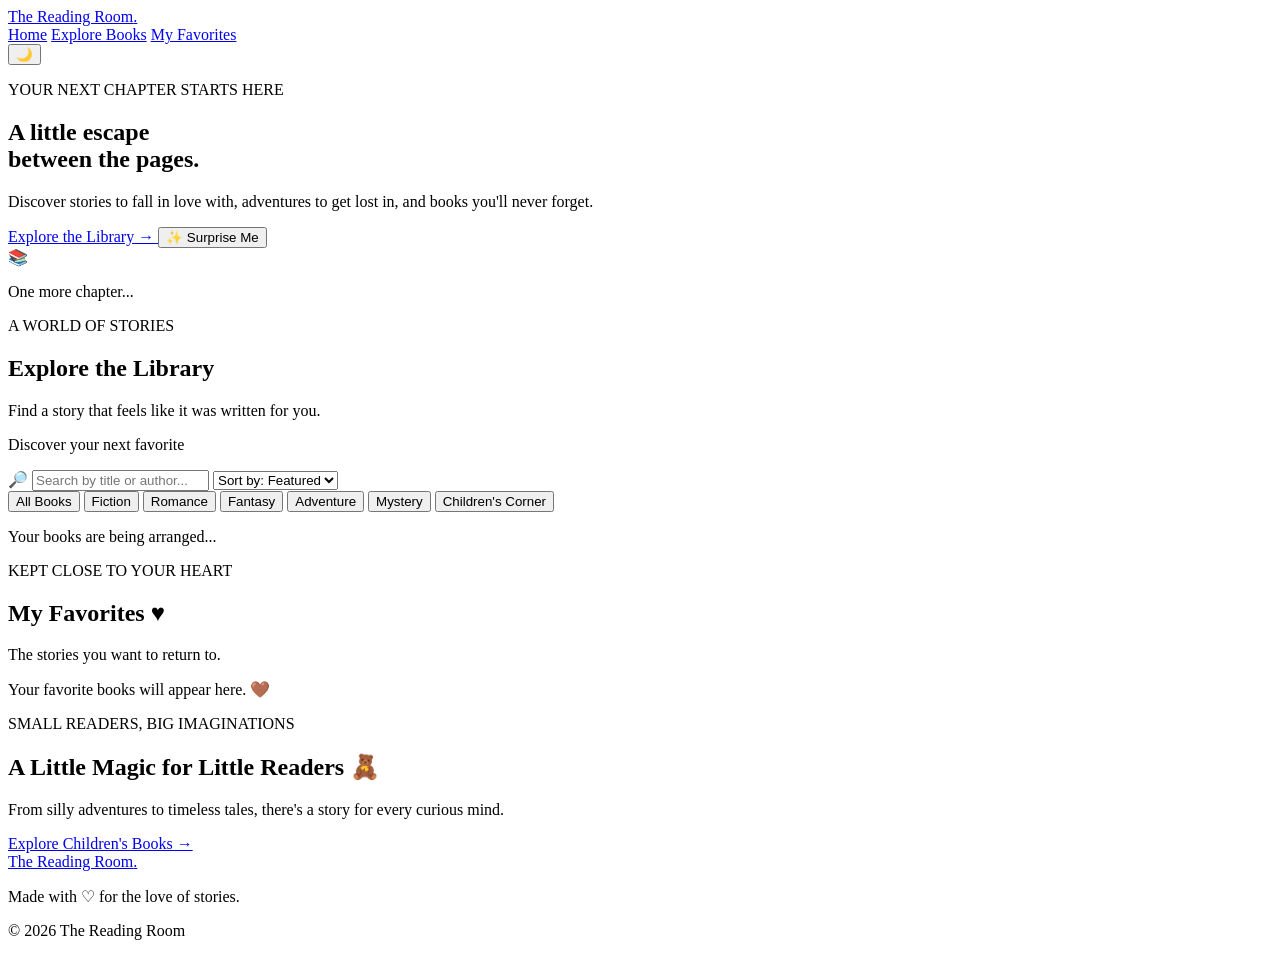
==== index.html @ fa44922d "Create Reading Room project" ====
<!DOCTYPE html>
<html lang="en">
<head>
    <meta charset="UTF-8">
    <meta name="viewport" content="width=device-width, initial-scale=1.0">
    <title>The Reading Room | Discover Your Next Read</title>
    <link rel="stylesheet" href="style.css">
    <script src="script.js" defer></script>
</head>
<body>

    <!-- Navigation bar -->
    <header class="navbar">
        <a href="#" class="logo">The Reading Room<span>.</span></a>

        <nav>
            <a href="#home">Home</a>
            <a href="#library">Explore Books</a>
            <a href="#favorites">My Favorites</a>
        </nav>

        <button id="theme-toggle" aria-label="Toggle dark mode">
            🌙
        </button>
    </header>

    <main>
        <!-- Welcome section -->
        <section id="home" class="hero">
            <div class="hero-content">
                <p class="eyebrow">YOUR NEXT CHAPTER STARTS HERE</p>

                <h1>A little escape<br>between the pages.</h1>

                <p class="hero-description">
                    Discover stories to fall in love with, adventures
                    to get lost in, and books you'll never forget.
                </p>

                <div class="hero-buttons">
                    <a href="#library" class="primary-button">
                        Explore the Library →
                    </a>

                    <button id="random-book" class="secondary-button">
                        ✨ Surprise Me
                    </button>
                </div>
            </div>

            <div class="hero-decoration">
                <span>📚</span>
                <p>One more chapter...</p>
            </div>
        </section>

        <!-- Library section -->
        <section id="library" class="library-section">
            <div class="section-heading">
                <div>
                    <p class="eyebrow">A WORLD OF STORIES</p>
                    <h2>Explore the Library</h2>
                    <p>Find a story that feels like it was written for you.</p>
                </div>

                <p id="book-count">Discover your next favorite</p>
            </div>

            <!-- Search and sorting -->
            <div class="library-controls">
                <label class="search-box">
                    <span>🔎</span>
                    <input
                        type="search"
                        id="search-input"
                        placeholder="Search by title or author..."
                    >
                </label>

                <select id="sort-select" aria-label="Sort books">
                    <option value="default">Sort by: Featured</option>
                    <option value="title">Title: A–Z</option>
                    <option value="rating">Highest Rated</option>
                </select>
            </div>

            <!-- Genre filters -->
            <div class="genre-filters" id="genre-filters">
                <button class="genre-button active" data-genre="All">
                    All Books
                </button>
                <button class="genre-button" data-genre="Fiction">
                    Fiction
                </button>
                <button class="genre-button" data-genre="Romance">
                    Romance
                </button>
                <button class="genre-button" data-genre="Fantasy">
                    Fantasy
                </button>
                <button class="genre-button" data-genre="Adventure">
                    Adventure
                </button>
                <button class="genre-button" data-genre="Mystery">
                    Mystery
                </button>
                <button class="genre-button" data-genre="Children">
                    Children's Corner
                </button>
            </div>

            <!-- JavaScript will insert book cards here -->
            <div id="book-grid" class="book-grid">
                <p class="loading-message">Your books are being arranged...</p>
            </div>

            <p id="empty-message" hidden>
                No books found. Try another search! 📖
            </p>
        </section>

        <!-- Favorites section -->
        <section id="favorites" class="favorites-section">
            <div class="section-heading">
                <div>
                    <p class="eyebrow">KEPT CLOSE TO YOUR HEART</p>
                    <h2>My Favorites <span>♥</span></h2>
                    <p>The stories you want to return to.</p>
                </div>
            </div>

            <div id="favorites-grid" class="book-grid">
                <p>Your favorite books will appear here. 🤎</p>
            </div>
        </section>

        <!-- Children's Corner -->
        <section id="childrens-corner" class="children-section">
            <p class="eyebrow">SMALL READERS, BIG IMAGINATIONS</p>
            <h2>A Little Magic for Little Readers 🧸</h2>
            <p>
                From silly adventures to timeless tales,
                there's a story for every curious mind.
            </p>
            <a href="#library" class="primary-button"
               id="children-link">
                Explore Children's Books →
            </a>
        </section>
    </main>

    <!-- Book details popup -->
    <dialog id="book-modal" class="book-modal">
        <button id="close-modal" class="close-modal"
                aria-label="Close book details">✕</button>
        <div id="modal-content"></div>
    </dialog>

    <!-- Footer -->
    <footer class="footer">
        <a href="#home" class="logo">The Reading Room<span>.</span></a>
        <p>Made with ♡ for the love of stories.</p>
        <p>© 2026 The Reading Room</p>
    </footer>

</body>
</html>
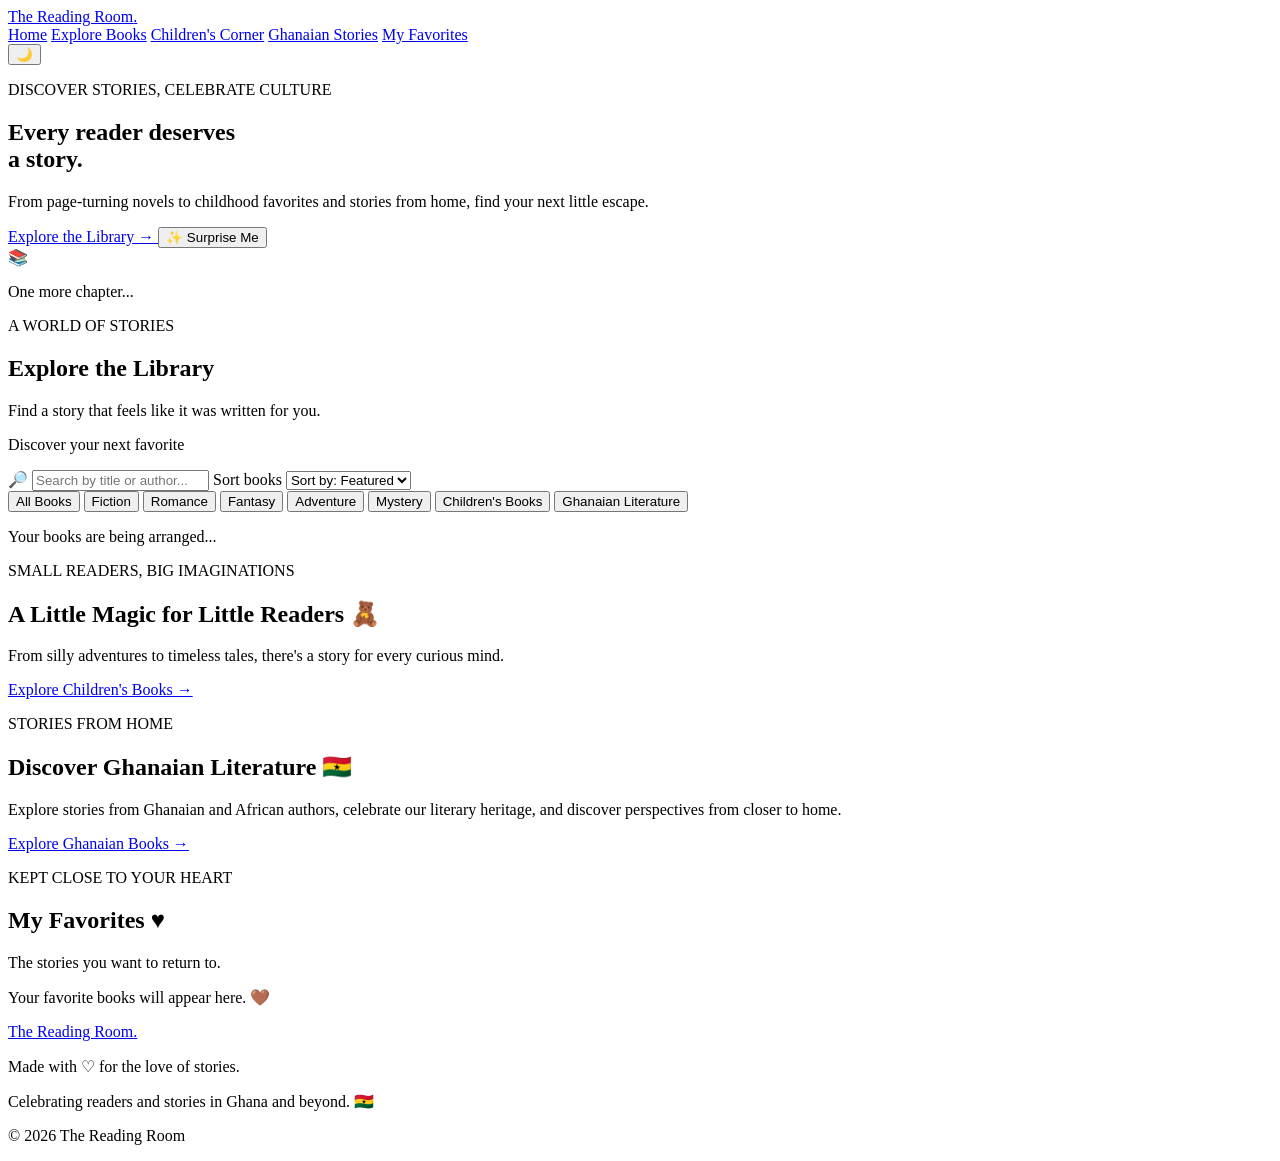
==== commit aba0f8cf: "Update The Reading Room" ====
--- a/index.html
+++ b/index.html
@@ -4,38 +4,62 @@
 <head>
     <meta charset="UTF-8">
     <meta name="viewport" content="width=device-width, initial-scale=1.0">
+
+    <meta name="description"
+          content="The Reading Room helps readers discover books they will love, from international favorites to Ghanaian literature and children's stories.">
+
     <title>The Reading Room | Discover Your Next Read</title>
+
+    <!-- Connect the CSS and JavaScript files -->
     <link rel="stylesheet" href="style.css">
     <script src="script.js" defer></script>
 </head>
+
 <body>
 
-    <!-- Navigation bar -->
+    <!-- ================= NAVIGATION ================= -->
     <header class="navbar">
-        <a href="#" class="logo">The Reading Room<span>.</span></a>
-
-        <nav>
+        <a href="#home" class="logo">
+            The Reading Room<span>.</span>
+        </a>
+
+        <nav aria-label="Main navigation">
             <a href="#home">Home</a>
             <a href="#library">Explore Books</a>
+            <a href="#childrens-corner">Children's Corner</a>
+            <a href="#ghanaian-stories">Ghanaian Stories</a>
             <a href="#favorites">My Favorites</a>
         </nav>
 
-        <button id="theme-toggle" aria-label="Toggle dark mode">
+        <button
+            id="theme-toggle"
+            class="theme-toggle"
+            type="button"
+            aria-label="Toggle dark mode"
+            title="Toggle dark mode">
             🌙
         </button>
     </header>
 
+
     <main>
-        <!-- Welcome section -->
+
+        <!-- ================= HERO SECTION ================= -->
         <section id="home" class="hero">
+
             <div class="hero-content">
-                <p class="eyebrow">YOUR NEXT CHAPTER STARTS HERE</p>
-
-                <h1>A little escape<br>between the pages.</h1>
+                <p class="eyebrow">
+                    DISCOVER STORIES, CELEBRATE CULTURE
+                </p>
+
+                <h1>
+                    Every reader deserves<br>
+                    a story.
+                </h1>
 
                 <p class="hero-description">
-                    Discover stories to fall in love with, adventures
-                    to get lost in, and books you'll never forget.
+                    From page-turning novels to childhood favorites
+                    and stories from home, find your next little escape.
                 </p>
 
                 <div class="hero-buttons">
@@ -43,125 +67,296 @@
                         Explore the Library →
                     </a>
 
-                    <button id="random-book" class="secondary-button">
+                    <button
+                        id="random-book"
+                        class="secondary-button"
+                        type="button">
                         ✨ Surprise Me
                     </button>
                 </div>
             </div>
 
-            <div class="hero-decoration">
+            <div class="hero-decoration" aria-hidden="true">
                 <span>📚</span>
                 <p>One more chapter...</p>
             </div>
-        </section>
-
-        <!-- Library section -->
+
+        </section>
+
+
+        <!-- ================= BOOK LIBRARY ================= -->
         <section id="library" class="library-section">
+
             <div class="section-heading">
                 <div>
                     <p class="eyebrow">A WORLD OF STORIES</p>
+
                     <h2>Explore the Library</h2>
-                    <p>Find a story that feels like it was written for you.</p>
+
+                    <p>
+                        Find a story that feels like it was written for you.
+                    </p>
                 </div>
 
-                <p id="book-count">Discover your next favorite</p>
-            </div>
-
-            <!-- Search and sorting -->
+                <p id="book-count" aria-live="polite">
+                    Discover your next favorite
+                </p>
+            </div>
+
+
+            <!-- Search and sorting controls -->
             <div class="library-controls">
+
                 <label class="search-box">
-                    <span>🔎</span>
+                    <span aria-hidden="true">🔎</span>
+
                     <input
                         type="search"
                         id="search-input"
                         placeholder="Search by title or author..."
-                    >
+                        aria-label="Search books by title or author">
                 </label>
 
-                <select id="sort-select" aria-label="Sort books">
+                <label for="sort-select" class="visually-hidden">
+                    Sort books
+                </label>
+
+                <select id="sort-select">
                     <option value="default">Sort by: Featured</option>
                     <option value="title">Title: A–Z</option>
                     <option value="rating">Highest Rated</option>
                 </select>
-            </div>
+
+            </div>
+
 
             <!-- Genre filters -->
-            <div class="genre-filters" id="genre-filters">
-                <button class="genre-button active" data-genre="All">
+            <div
+                class="genre-filters"
+                id="genre-filters"
+                aria-label="Filter books by genre">
+
+                <button
+                    class="genre-button active"
+                    type="button"
+                    data-genre="All"
+                    aria-pressed="true">
                     All Books
                 </button>
-                <button class="genre-button" data-genre="Fiction">
+
+                <button
+                    class="genre-button"
+                    type="button"
+                    data-genre="Fiction"
+                    aria-pressed="false">
                     Fiction
                 </button>
-                <button class="genre-button" data-genre="Romance">
+
+                <button
+                    class="genre-button"
+                    type="button"
+                    data-genre="Romance"
+                    aria-pressed="false">
                     Romance
                 </button>
-                <button class="genre-button" data-genre="Fantasy">
+
+                <button
+                    class="genre-button"
+                    type="button"
+                    data-genre="Fantasy"
+                    aria-pressed="false">
                     Fantasy
                 </button>
-                <button class="genre-button" data-genre="Adventure">
+
+                <button
+                    class="genre-button"
+                    type="button"
+                    data-genre="Adventure"
+                    aria-pressed="false">
                     Adventure
                 </button>
-                <button class="genre-button" data-genre="Mystery">
+
+                <button
+                    class="genre-button"
+                    type="button"
+                    data-genre="Mystery"
+                    aria-pressed="false">
                     Mystery
                 </button>
-                <button class="genre-button" data-genre="Children">
-                    Children's Corner
-                </button>
-            </div>
-
-            <!-- JavaScript will insert book cards here -->
-            <div id="book-grid" class="book-grid">
-                <p class="loading-message">Your books are being arranged...</p>
-            </div>
-
+
+                <button
+                    class="genre-button"
+                    type="button"
+                    data-genre="Children"
+                    aria-pressed="false">
+                    Children's Books
+                </button>
+
+                <button
+                    class="genre-button"
+                    type="button"
+                    data-genre="Ghanaian"
+                    aria-pressed="false">
+                    Ghanaian Literature
+                </button>
+
+            </div>
+
+
+            <!-- JavaScript will generate the book cards here -->
+            <div
+                id="book-grid"
+                class="book-grid"
+                aria-live="polite">
+
+                <p class="loading-message">
+                    Your books are being arranged...
+                </p>
+
+            </div>
+
+            <!-- Displayed when a search returns no books -->
             <p id="empty-message" hidden>
                 No books found. Try another search! 📖
             </p>
-        </section>
-
-        <!-- Favorites section -->
-        <section id="favorites" class="favorites-section">
-            <div class="section-heading">
-                <div>
-                    <p class="eyebrow">KEPT CLOSE TO YOUR HEART</p>
-                    <h2>My Favorites <span>♥</span></h2>
-                    <p>The stories you want to return to.</p>
-                </div>
-            </div>
-
-            <div id="favorites-grid" class="book-grid">
-                <p>Your favorite books will appear here. 🤎</p>
-            </div>
-        </section>
-
-        <!-- Children's Corner -->
-        <section id="childrens-corner" class="children-section">
-            <p class="eyebrow">SMALL READERS, BIG IMAGINATIONS</p>
-            <h2>A Little Magic for Little Readers 🧸</h2>
+
+        </section>
+
+
+        <!-- ================= CHILDREN'S CORNER ================= -->
+        <section
+            id="childrens-corner"
+            class="children-section">
+
+            <p class="eyebrow">
+                SMALL READERS, BIG IMAGINATIONS
+            </p>
+
+            <h2>
+                A Little Magic for Little Readers 🧸
+            </h2>
+
             <p>
                 From silly adventures to timeless tales,
                 there's a story for every curious mind.
             </p>
-            <a href="#library" class="primary-button"
-               id="children-link">
+
+            <a
+                href="#library"
+                class="primary-button"
+                id="children-link">
                 Explore Children's Books →
             </a>
-        </section>
+
+        </section>
+
+
+        <!-- ================= GHANAIAN STORIES ================= -->
+        <section
+            id="ghanaian-stories"
+            class="ghanaian-section">
+
+            <p class="eyebrow">
+                STORIES FROM HOME
+            </p>
+
+            <h2>
+                Discover Ghanaian Literature 🇬🇭
+            </h2>
+
+            <p>
+                Explore stories from Ghanaian and African authors,
+                celebrate our literary heritage, and discover
+                perspectives from closer to home.
+            </p>
+
+            <a
+                href="#library"
+                class="primary-button"
+                id="ghanaian-link">
+                Explore Ghanaian Books →
+            </a>
+
+        </section>
+
+
+        <!-- ================= FAVORITES ================= -->
+        <section
+            id="favorites"
+            class="favorites-section">
+
+            <div class="section-heading">
+                <div>
+                    <p class="eyebrow">
+                        KEPT CLOSE TO YOUR HEART
+                    </p>
+
+                    <h2>
+                        My Favorites <span>♥</span>
+                    </h2>
+
+                    <p>
+                        The stories you want to return to.
+                    </p>
+                </div>
+            </div>
+
+            <!-- JavaScript will display saved favorites here -->
+            <div
+                id="favorites-grid"
+                class="book-grid"
+                aria-live="polite">
+
+                <p>
+                    Your favorite books will appear here. 🤎
+                </p>
+
+            </div>
+
+        </section>
+
     </main>
 
-    <!-- Book details popup -->
-    <dialog id="book-modal" class="book-modal">
-        <button id="close-modal" class="close-modal"
-                aria-label="Close book details">✕</button>
+
+    <!-- ================= BOOK DETAILS POPUP ================= -->
+    <dialog
+        id="book-modal"
+        class="book-modal"
+        aria-labelledby="modal-title">
+
+        <button
+            id="close-modal"
+            class="close-modal"
+            type="button"
+            aria-label="Close book details">
+            ✕
+        </button>
+
+        <!-- JavaScript will insert the selected book's details here -->
         <div id="modal-content"></div>
+
     </dialog>
 
-    <!-- Footer -->
+
+    <!-- ================= FOOTER ================= -->
     <footer class="footer">
-        <a href="#home" class="logo">The Reading Room<span>.</span></a>
-        <p>Made with ♡ for the love of stories.</p>
-        <p>© 2026 The Reading Room</p>
+
+        <a href="#home" class="logo">
+            The Reading Room<span>.</span>
+        </a>
+
+        <p>
+            Made with ♡ for the love of stories.
+        </p>
+
+        <p>
+            Celebrating readers and stories in Ghana and beyond. 🇬🇭
+        </p>
+
+        <p>
+            &copy; 2026 The Reading Room
+        </p>
+
     </footer>
 
 </body>
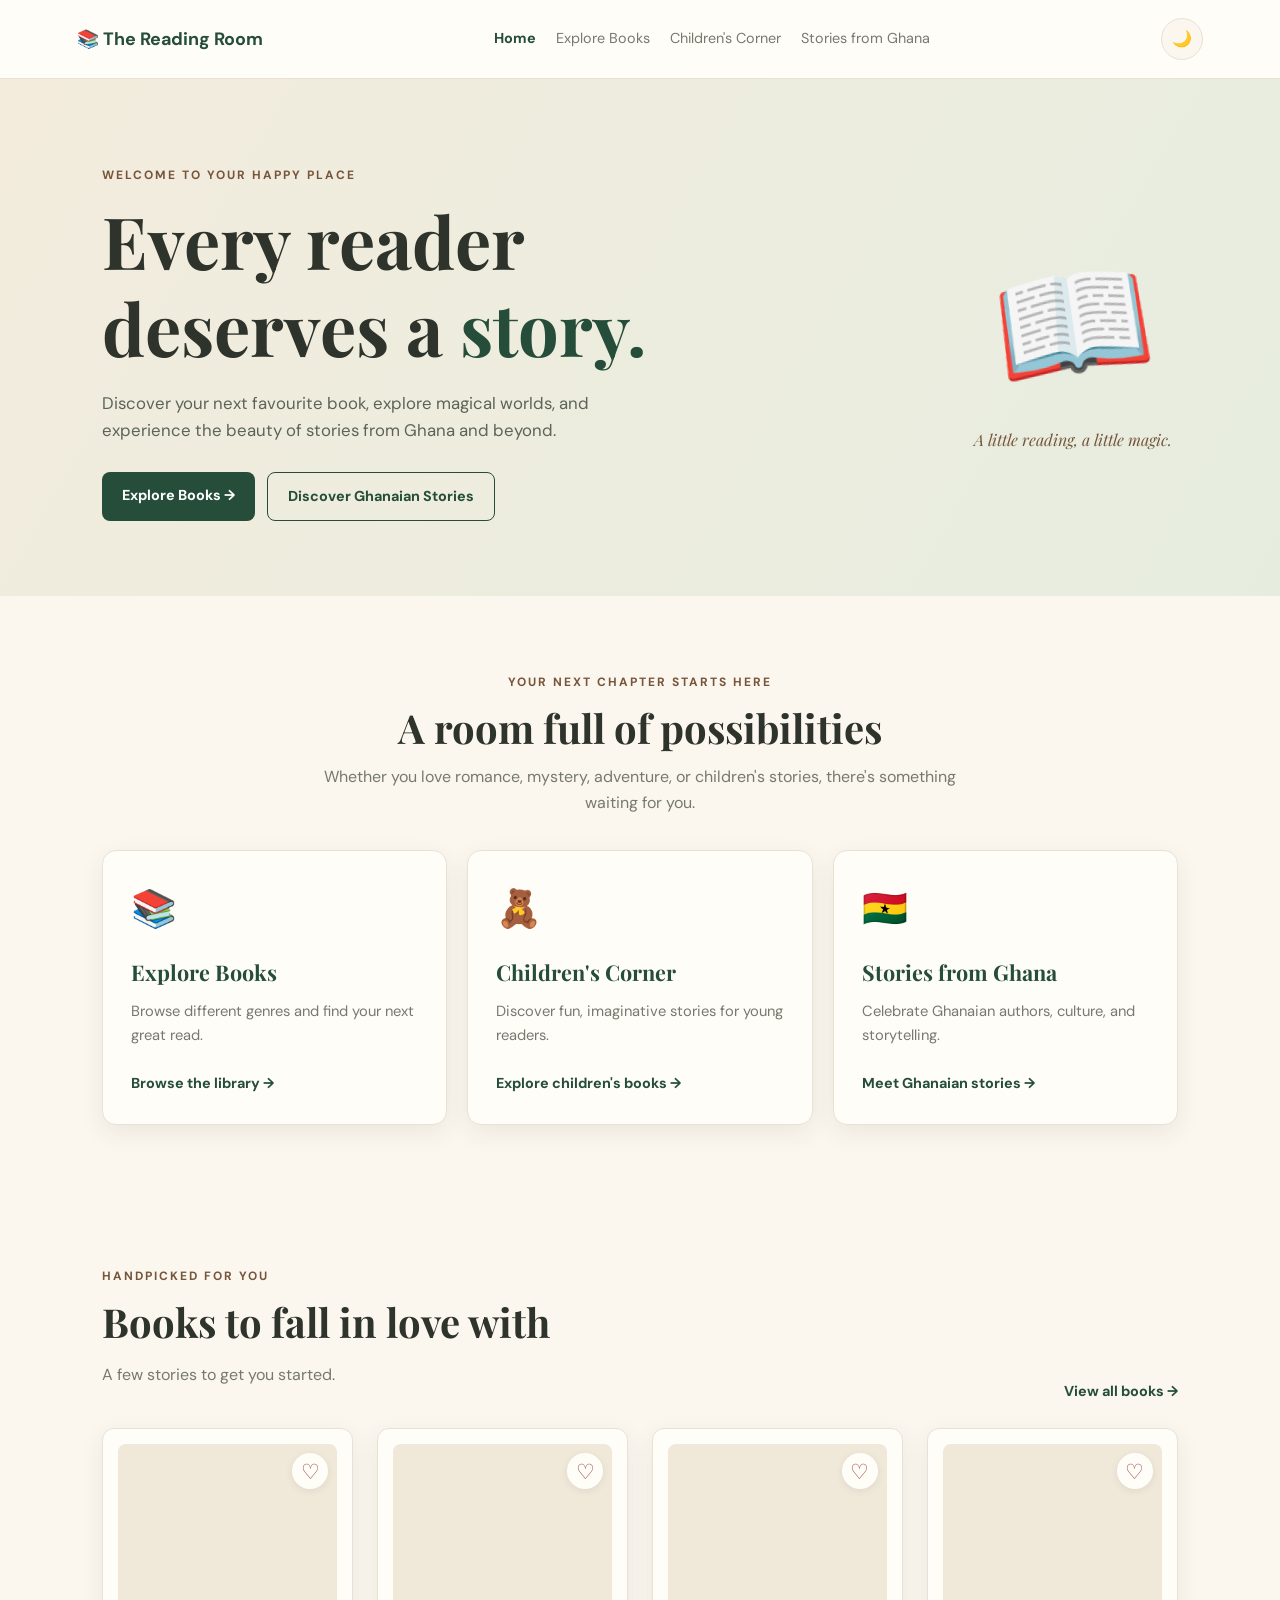
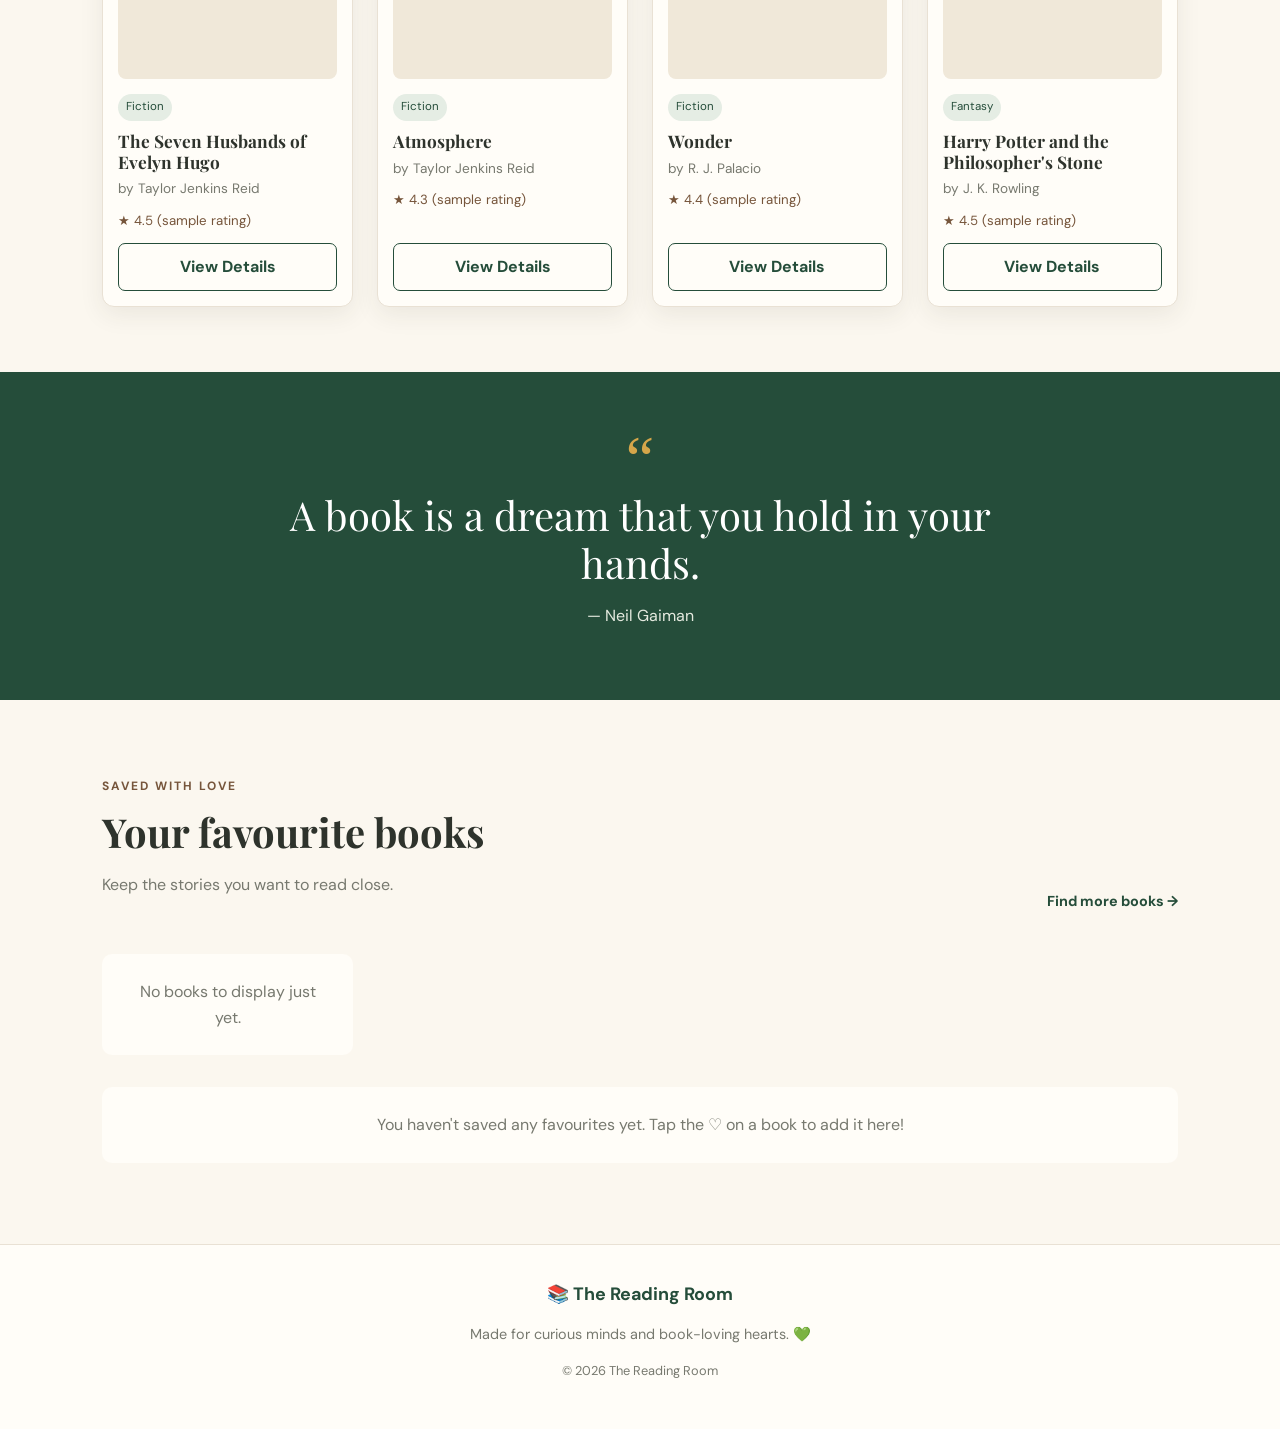
==== commit f55c127a: "Add four-page Reading Room website" ====
--- a/index.html
+++ b/index.html
@@ -1,363 +1,129 @@
-
 <!DOCTYPE html>
 <html lang="en">
 <head>
     <meta charset="UTF-8">
     <meta name="viewport" content="width=device-width, initial-scale=1.0">
-
-    <meta name="description"
-          content="The Reading Room helps readers discover books they will love, from international favorites to Ghanaian literature and children's stories.">
-
-    <title>The Reading Room | Discover Your Next Read</title>
-
-    <!-- Connect the CSS and JavaScript files -->
+    <meta name="description" content="The Reading Room helps readers discover books, explore children's stories, and celebrate Ghanaian literature.">
+    <title>The Reading Room | Home</title>
     <link rel="stylesheet" href="style.css">
     <script src="script.js" defer></script>
 </head>
+<body>
+    <header class="navbar">
+        <a href="index.html" class="logo">📚 The Reading Room</a>
 
-<body>
-
-    <!-- ================= NAVIGATION ================= -->
-    <header class="navbar">
-        <a href="#home" class="logo">
-            The Reading Room<span>.</span>
-        </a>
-
-        <nav aria-label="Main navigation">
-            <a href="#home">Home</a>
-            <a href="#library">Explore Books</a>
-            <a href="#childrens-corner">Children's Corner</a>
-            <a href="#ghanaian-stories">Ghanaian Stories</a>
-            <a href="#favorites">My Favorites</a>
+        <nav class="nav-links">
+            <a class="active" href="index.html">Home</a>
+            <a href="library.html">Explore Books</a>
+            <a href="children.html">Children's Corner</a>
+            <a href="ghana.html">Stories from Ghana</a>
         </nav>
 
-        <button
-            id="theme-toggle"
-            class="theme-toggle"
-            type="button"
-            aria-label="Toggle dark mode"
-            title="Toggle dark mode">
-            🌙
-        </button>
+        <button id="theme-toggle" class="theme-button" aria-label="Toggle dark mode">🌙</button>
     </header>
 
-
     <main>
-
-        <!-- ================= HERO SECTION ================= -->
-        <section id="home" class="hero">
-
+        <section class="hero">
             <div class="hero-content">
-                <p class="eyebrow">
-                    DISCOVER STORIES, CELEBRATE CULTURE
+                <p class="eyebrow">WELCOME TO YOUR HAPPY PLACE</p>
+                <h1>Every reader deserves a <span>story.</span></h1>
+                <p>
+                    Discover your next favourite book, explore magical worlds,
+                    and experience the beauty of stories from Ghana and beyond.
                 </p>
-
-                <h1>
-                    Every reader deserves<br>
-                    a story.
-                </h1>
-
-                <p class="hero-description">
-                    From page-turning novels to childhood favorites
-                    and stories from home, find your next little escape.
-                </p>
-
                 <div class="hero-buttons">
-                    <a href="#library" class="primary-button">
-                        Explore the Library →
-                    </a>
-
-                    <button
-                        id="random-book"
-                        class="secondary-button"
-                        type="button">
-                        ✨ Surprise Me
-                    </button>
+                    <a href="library.html" class="btn btn-primary">Explore Books →</a>
+                    <a href="ghana.html" class="btn btn-secondary">Discover Ghanaian Stories</a>
                 </div>
             </div>
 
             <div class="hero-decoration" aria-hidden="true">
-                <span>📚</span>
-                <p>One more chapter...</p>
+                <span>📖</span>
+                <div class="hero-note">A little reading, a little magic.</div>
+            </div>
+        </section>
+
+        <section class="welcome-section section">
+            <p class="eyebrow">YOUR NEXT CHAPTER STARTS HERE</p>
+            <h2>A room full of possibilities</h2>
+            <p class="section-intro">
+                Whether you love romance, mystery, adventure, or children's
+                stories, there's something waiting for you.
+            </p>
+
+            <div class="feature-grid">
+                <a href="library.html" class="feature-card">
+                    <span class="feature-icon">📚</span>
+                    <h3>Explore Books</h3>
+                    <p>Browse different genres and find your next great read.</p>
+                    <span class="text-link">Browse the library →</span>
+                </a>
+
+                <a href="children.html" class="feature-card">
+                    <span class="feature-icon">🧸</span>
+                    <h3>Children's Corner</h3>
+                    <p>Discover fun, imaginative stories for young readers.</p>
+                    <span class="text-link">Explore children's books →</span>
+                </a>
+
+                <a href="ghana.html" class="feature-card">
+                    <span class="feature-icon">🇬🇭</span>
+                    <h3>Stories from Ghana</h3>
+                    <p>Celebrate Ghanaian authors, culture, and storytelling.</p>
+                    <span class="text-link">Meet Ghanaian stories →</span>
+                </a>
+            </div>
+        </section>
+
+        <section class="section featured-section">
+            <div class="section-heading">
+                <div>
+                    <p class="eyebrow">HANDPICKED FOR YOU</p>
+                    <h2>Books to fall in love with</h2>
+                    <p class="section-intro">A few stories to get you started.</p>
+                </div>
+                <a href="library.html" class="text-link">View all books →</a>
             </div>
 
+            <div id="featured-books" class="book-grid">
+                <p>Loading books...</p>
+            </div>
         </section>
 
+        <section class="quote-section">
+            <span class="quote-mark">“</span>
+            <blockquote>
+                A book is a dream that you hold in your hands.
+            </blockquote>
+            <p>— Neil Gaiman</p>
+        </section>
 
-        <!-- ================= BOOK LIBRARY ================= -->
-        <section id="library" class="library-section">
-
+        <section class="section favorites-section">
             <div class="section-heading">
                 <div>
-                    <p class="eyebrow">A WORLD OF STORIES</p>
-
-                    <h2>Explore the Library</h2>
-
-                    <p>
-                        Find a story that feels like it was written for you.
-                    </p>
+                    <p class="eyebrow">SAVED WITH LOVE</p>
+                    <h2>Your favourite books</h2>
+                    <p class="section-intro">Keep the stories you want to read close.</p>
                 </div>
-
-                <p id="book-count" aria-live="polite">
-                    Discover your next favorite
-                </p>
+                <a href="library.html" class="text-link">Find more books →</a>
             </div>
 
-
-            <!-- Search and sorting controls -->
-            <div class="library-controls">
-
-                <label class="search-box">
-                    <span aria-hidden="true">🔎</span>
-
-                    <input
-                        type="search"
-                        id="search-input"
-                        placeholder="Search by title or author..."
-                        aria-label="Search books by title or author">
-                </label>
-
-                <label for="sort-select" class="visually-hidden">
-                    Sort books
-                </label>
-
-                <select id="sort-select">
-                    <option value="default">Sort by: Featured</option>
-                    <option value="title">Title: A–Z</option>
-                    <option value="rating">Highest Rated</option>
-                </select>
-
-            </div>
-
-
-            <!-- Genre filters -->
-            <div
-                class="genre-filters"
-                id="genre-filters"
-                aria-label="Filter books by genre">
-
-                <button
-                    class="genre-button active"
-                    type="button"
-                    data-genre="All"
-                    aria-pressed="true">
-                    All Books
-                </button>
-
-                <button
-                    class="genre-button"
-                    type="button"
-                    data-genre="Fiction"
-                    aria-pressed="false">
-                    Fiction
-                </button>
-
-                <button
-                    class="genre-button"
-                    type="button"
-                    data-genre="Romance"
-                    aria-pressed="false">
-                    Romance
-                </button>
-
-                <button
-                    class="genre-button"
-                    type="button"
-                    data-genre="Fantasy"
-                    aria-pressed="false">
-                    Fantasy
-                </button>
-
-                <button
-                    class="genre-button"
-                    type="button"
-                    data-genre="Adventure"
-                    aria-pressed="false">
-                    Adventure
-                </button>
-
-                <button
-                    class="genre-button"
-                    type="button"
-                    data-genre="Mystery"
-                    aria-pressed="false">
-                    Mystery
-                </button>
-
-                <button
-                    class="genre-button"
-                    type="button"
-                    data-genre="Children"
-                    aria-pressed="false">
-                    Children's Books
-                </button>
-
-                <button
-                    class="genre-button"
-                    type="button"
-                    data-genre="Ghanaian"
-                    aria-pressed="false">
-                    Ghanaian Literature
-                </button>
-
-            </div>
-
-
-            <!-- JavaScript will generate the book cards here -->
-            <div
-                id="book-grid"
-                class="book-grid"
-                aria-live="polite">
-
-                <p class="loading-message">
-                    Your books are being arranged...
-                </p>
-
-            </div>
-
-            <!-- Displayed when a search returns no books -->
-            <p id="empty-message" hidden>
-                No books found. Try another search! 📖
+            <div id="favorites-grid" class="book-grid"></div>
+            <p id="favorites-empty" class="empty-message">
+                You haven't saved any favourites yet. Tap the ♡ on a book to add it here!
             </p>
-
         </section>
-
-
-        <!-- ================= CHILDREN'S CORNER ================= -->
-        <section
-            id="childrens-corner"
-            class="children-section">
-
-            <p class="eyebrow">
-                SMALL READERS, BIG IMAGINATIONS
-            </p>
-
-            <h2>
-                A Little Magic for Little Readers 🧸
-            </h2>
-
-            <p>
-                From silly adventures to timeless tales,
-                there's a story for every curious mind.
-            </p>
-
-            <a
-                href="#library"
-                class="primary-button"
-                id="children-link">
-                Explore Children's Books →
-            </a>
-
-        </section>
-
-
-        <!-- ================= GHANAIAN STORIES ================= -->
-        <section
-            id="ghanaian-stories"
-            class="ghanaian-section">
-
-            <p class="eyebrow">
-                STORIES FROM HOME
-            </p>
-
-            <h2>
-                Discover Ghanaian Literature 🇬🇭
-            </h2>
-
-            <p>
-                Explore stories from Ghanaian and African authors,
-                celebrate our literary heritage, and discover
-                perspectives from closer to home.
-            </p>
-
-            <a
-                href="#library"
-                class="primary-button"
-                id="ghanaian-link">
-                Explore Ghanaian Books →
-            </a>
-
-        </section>
-
-
-        <!-- ================= FAVORITES ================= -->
-        <section
-            id="favorites"
-            class="favorites-section">
-
-            <div class="section-heading">
-                <div>
-                    <p class="eyebrow">
-                        KEPT CLOSE TO YOUR HEART
-                    </p>
-
-                    <h2>
-                        My Favorites <span>♥</span>
-                    </h2>
-
-                    <p>
-                        The stories you want to return to.
-                    </p>
-                </div>
-            </div>
-
-            <!-- JavaScript will display saved favorites here -->
-            <div
-                id="favorites-grid"
-                class="book-grid"
-                aria-live="polite">
-
-                <p>
-                    Your favorite books will appear here. 🤎
-                </p>
-
-            </div>
-
-        </section>
-
     </main>
 
-
-    <!-- ================= BOOK DETAILS POPUP ================= -->
-    <dialog
-        id="book-modal"
-        class="book-modal"
-        aria-labelledby="modal-title">
-
-        <button
-            id="close-modal"
-            class="close-modal"
-            type="button"
-            aria-label="Close book details">
-            ✕
-        </button>
-
-        <!-- JavaScript will insert the selected book's details here -->
-        <div id="modal-content"></div>
-
-    </dialog>
-
-
-    <!-- ================= FOOTER ================= -->
     <footer class="footer">
-
-        <a href="#home" class="logo">
-            The Reading Room<span>.</span>
-        </a>
-
-        <p>
-            Made with ♡ for the love of stories.
-        </p>
-
-        <p>
-            Celebrating readers and stories in Ghana and beyond. 🇬🇭
-        </p>
-
-        <p>
-            &copy; 2026 The Reading Room
-        </p>
-
+        <a href="index.html" class="logo">📚 The Reading Room</a>
+        <p>Made for curious minds and book-loving hearts. 💚</p>
+        <p class="copyright">© 2026 The Reading Room</p>
     </footer>
 
+    <dialog id="book-modal" class="book-modal">
+        <button id="close-modal" class="close-modal" aria-label="Close book details">✕</button>
+        <div id="modal-content"></div>
+    </dialog>
 </body>
-</html>
+</html>
--- a/style.css
+++ b/style.css
@@ -0,0 +1,686 @@
+@import url('https://fonts.googleapis.com/css2?family=DM+Sans:wght@400;500;600;700&family=Playfair+Display:wght@500;600;700&display=swap');
+
+:root {
+    --cream: #fbf7ef;
+    --paper: #fffdf8;
+    --green: #254d3a;
+    --green-light: #e5ede4;
+    --gold: #d5a64a;
+    --brown: #76553b;
+    --text: #2e332c;
+    --muted: #77796f;
+    --border: #e9e1d4;
+    --shadow: 0 8px 24px rgba(45, 54, 39, 0.08);
+}
+
+* {
+    box-sizing: border-box;
+}
+
+html {
+    scroll-behavior: smooth;
+}
+
+body {
+    margin: 0;
+    background: var(--cream);
+    color: var(--text);
+    font-family: 'DM Sans', sans-serif;
+    line-height: 1.6;
+    transition: background 0.25s, color 0.25s;
+}
+
+a {
+    color: inherit;
+    text-decoration: none;
+}
+
+button, input, select {
+    font: inherit;
+}
+
+button, a, select {
+    -webkit-tap-highlight-color: transparent;
+}
+
+.navbar {
+    display: flex;
+    align-items: center;
+    justify-content: space-between;
+    gap: 22px;
+    padding: 18px 6%;
+    background: var(--paper);
+    border-bottom: 1px solid var(--border);
+    position: sticky;
+    top: 0;
+    z-index: 10;
+}
+
+.logo {
+    color: var(--green);
+    font-weight: 700;
+    font-size: 1.12rem;
+    white-space: nowrap;
+}
+
+.nav-links {
+    display: flex;
+    gap: 20px;
+    align-items: center;
+    flex-wrap: wrap;
+}
+
+.nav-links a {
+    color: var(--muted);
+    font-size: 0.9rem;
+}
+
+.nav-links a:hover,
+.nav-links a.active {
+    color: var(--green);
+    font-weight: 700;
+}
+
+.theme-button {
+    border: 1px solid var(--border);
+    background: var(--cream);
+    border-radius: 50%;
+    width: 42px;
+    height: 42px;
+    cursor: pointer;
+    flex-shrink: 0;
+}
+
+.hero {
+    min-height: 450px;
+    padding: 75px 8%;
+    display: flex;
+    align-items: center;
+    justify-content: space-between;
+    gap: 40px;
+    background: linear-gradient(120deg, #f3ecdd, #e6eddf);
+}
+
+.hero-content {
+    max-width: 650px;
+}
+
+.eyebrow {
+    color: var(--brown);
+    font-size: 0.75rem;
+    font-weight: 700;
+    letter-spacing: 2px;
+    text-transform: uppercase;
+}
+
+h1, h2, h3, blockquote {
+    font-family: 'Playfair Display', Georgia, serif;
+    line-height: 1.2;
+}
+
+h1 {
+    font-size: clamp(2.6rem, 6vw, 4.5rem);
+    margin: 12px 0 20px;
+}
+
+.hero h1 span {
+    color: var(--green);
+}
+
+.hero-content > p:not(.eyebrow) {
+    max-width: 570px;
+    color: #5c6358;
+    font-size: 1.05rem;
+}
+
+.hero-buttons {
+    display: flex;
+    flex-wrap: wrap;
+    gap: 12px;
+    margin-top: 28px;
+}
+
+.btn {
+    display: inline-block;
+    border-radius: 8px;
+    padding: 12px 20px;
+    font-weight: 700;
+    font-size: 0.9rem;
+    transition: transform 0.2s, background 0.2s;
+}
+
+.btn:hover {
+    transform: translateY(-2px);
+}
+
+.btn-primary {
+    color: white;
+    background: var(--green);
+}
+
+.btn-primary:hover {
+    background: #183d2c;
+}
+
+.btn-secondary {
+    color: var(--green);
+    border: 1px solid var(--green);
+    background: transparent;
+}
+
+.hero-decoration {
+    min-width: 210px;
+    text-align: center;
+}
+
+.hero-decoration > span {
+    font-size: 8rem;
+    display: block;
+    transform: rotate(-8deg);
+}
+
+.hero-note {
+    color: var(--brown);
+    font-family: 'Playfair Display', Georgia, serif;
+    font-style: italic;
+}
+
+.section {
+    padding: 65px 8%;
+}
+
+.section h2,
+.section-heading h2 {
+    font-size: clamp(1.8rem, 4vw, 2.5rem);
+    margin: 8px 0 12px;
+}
+
+.section-intro {
+    color: var(--muted);
+    max-width: 650px;
+}
+
+.welcome-section {
+    text-align: center;
+}
+
+.welcome-section .section-intro {
+    margin: 0 auto 32px;
+}
+
+.feature-grid {
+    display: grid;
+    grid-template-columns: repeat(3, minmax(0, 1fr));
+    gap: 20px;
+    margin-top: 35px;
+    text-align: left;
+}
+
+.feature-card {
+    background: var(--paper);
+    padding: 28px;
+    border: 1px solid var(--border);
+    border-radius: 14px;
+    box-shadow: var(--shadow);
+    transition: transform 0.2s;
+}
+
+.feature-card:hover {
+    transform: translateY(-5px);
+}
+
+.feature-icon {
+    font-size: 2.3rem;
+}
+
+.feature-card h3 {
+    color: var(--green);
+    font-size: 1.35rem;
+    margin-bottom: 10px;
+}
+
+.feature-card p {
+    color: var(--muted);
+    font-size: 0.92rem;
+}
+
+.text-link {
+    display: inline-block;
+    color: var(--green);
+    font-weight: 700;
+    font-size: 0.9rem;
+    margin-top: 10px;
+}
+
+.section-heading {
+    display: flex;
+    align-items: end;
+    justify-content: space-between;
+    gap: 20px;
+    margin-bottom: 25px;
+}
+
+.book-grid {
+    display: grid;
+    grid-template-columns: repeat(4, minmax(0, 1fr));
+    gap: 24px;
+}
+
+.book-card {
+    min-width: 0;
+    padding: 15px;
+    background: var(--paper);
+    border: 1px solid var(--border);
+    border-radius: 12px;
+    box-shadow: var(--shadow);
+    position: relative;
+    display: flex;
+    flex-direction: column;
+}
+
+.cover-wrap {
+    height: 235px;
+    position: relative;
+    display: flex;
+    justify-content: center;
+    align-items: center;
+    background: #f0e8d9;
+    border-radius: 8px;
+    overflow: hidden;
+    margin-bottom: 15px;
+}
+
+.book-cover {
+    height: 100%;
+    width: 100%;
+    object-fit: contain;
+    display: block;
+}
+
+.cover-fallback {
+    padding: 20px;
+    text-align: center;
+    color: var(--green);
+    font-family: 'Playfair Display', Georgia, serif;
+    font-size: 1.1rem;
+}
+
+.favorite-button {
+    position: absolute;
+    top: 9px;
+    right: 9px;
+    width: 36px;
+    height: 36px;
+    border: none;
+    border-radius: 50%;
+    background: var(--paper);
+    color: #a04d4d;
+    cursor: pointer;
+    font-size: 1.3rem;
+    box-shadow: 0 2px 8px #00000012;
+}
+
+.book-card h3 {
+    font-size: 1.08rem;
+    margin: 0 0 6px;
+    overflow-wrap: anywhere;
+}
+
+.book-author {
+    color: var(--muted);
+    font-size: 0.85rem;
+    margin: 0 0 10px;
+}
+
+.book-meta {
+    display: flex;
+    flex-wrap: wrap;
+    gap: 6px;
+    margin-bottom: 10px;
+}
+
+.book-tag {
+    background: var(--green-light);
+    color: var(--green);
+    border-radius: 30px;
+    padding: 4px 8px;
+    font-size: 0.72rem;
+}
+
+.book-rating {
+    color: var(--brown);
+    font-size: 0.83rem;
+    margin: 0 0 12px;
+}
+
+.details-button {
+    margin-top: auto;
+    padding: 10px;
+    border: 1px solid var(--green);
+    color: var(--green);
+    background: transparent;
+    border-radius: 7px;
+    cursor: pointer;
+    font-weight: 700;
+}
+
+.details-button:hover {
+    color: white;
+    background: var(--green);
+}
+
+.quote-section {
+    padding: 55px 8%;
+    background: var(--green);
+    color: white;
+    text-align: center;
+}
+
+.quote-mark {
+    font-family: Georgia, serif;
+    font-size: 4rem;
+    color: var(--gold);
+    line-height: 1;
+}
+
+.quote-section blockquote {
+    max-width: 750px;
+    margin: 0 auto 15px;
+    font-size: clamp(1.5rem, 4vw, 2.5rem);
+}
+
+.quote-section p {
+    color: #e5eadf;
+}
+
+.page-banner {
+    padding: 70px 8%;
+    text-align: center;
+    background: linear-gradient(120deg, #f3ecdd, #e6eddf);
+}
+
+.page-banner h1 {
+    font-size: clamp(2.3rem, 5vw, 3.7rem);
+}
+
+.page-banner > p:last-child {
+    color: #5c6358;
+    max-width: 650px;
+    margin: 0 auto;
+}
+
+.children-banner {
+    background: linear-gradient(120deg, #f8ead7, #e8eddc);
+}
+
+.ghana-banner {
+    background: linear-gradient(120deg, #f5e5cc, #e2eadc);
+}
+
+.library-section label {
+    display: block;
+    font-weight: 700;
+    font-size: 0.9rem;
+    margin-bottom: 8px;
+}
+
+#search-input,
+.filter-row select {
+    width: 100%;
+    padding: 12px;
+    background: var(--paper);
+    color: var(--text);
+    border: 1px solid var(--border);
+    border-radius: 8px;
+    margin-bottom: 20px;
+}
+
+.filter-row {
+    display: grid;
+    grid-template-columns: 1fr 1fr;
+    gap: 20px;
+}
+
+.results-count {
+    color: var(--muted);
+    font-size: 0.9rem;
+    margin: 0 0 18px;
+}
+
+.empty-message {
+    color: var(--muted);
+    padding: 25px;
+    background: var(--paper);
+    border-radius: 10px;
+    text-align: center;
+}
+
+.hidden {
+    display: none !important;
+}
+
+.ghana-message {
+    margin: 0 8% 65px;
+    padding: 35px;
+    background: var(--green-light);
+    border-radius: 14px;
+}
+
+.ghana-message h2 {
+    color: var(--green);
+}
+
+.ghana-message p {
+    max-width: 850px;
+}
+
+.footer {
+    text-align: center;
+    padding: 35px 20px;
+    background: var(--paper);
+    border-top: 1px solid var(--border);
+}
+
+.footer p {
+    color: var(--muted);
+    font-size: 0.9rem;
+}
+
+.copyright {
+    font-size: 0.8rem !important;
+}
+
+.book-modal {
+    width: min(90%, 520px);
+    max-height: 85vh;
+    overflow-y: auto;
+    padding: 30px;
+    background: var(--paper);
+    color: var(--text);
+    border: 1px solid var(--border);
+    border-radius: 15px;
+}
+
+.book-modal::backdrop {
+    background: rgba(18, 28, 21, 0.65);
+}
+
+.close-modal {
+    display: block;
+    margin-left: auto;
+    border: none;
+    background: transparent;
+    color: var(--text);
+    cursor: pointer;
+    font-size: 1.3rem;
+}
+
+.modal-cover {
+    width: 125px;
+    height: 175px;
+    object-fit: contain;
+    display: block;
+    margin: 10px auto 20px;
+    background: #f0e8d9;
+    border-radius: 5px;
+}
+
+.modal-title {
+    text-align: center;
+    color: var(--green);
+}
+
+.modal-author {
+    text-align: center;
+    color: var(--muted);
+}
+
+.modal-description {
+    line-height: 1.8;
+}
+
+.modal-save {
+    width: 100%;
+    margin-top: 15px;
+}
+
+body.dark-mode {
+    --cream: #17221b;
+    --paper: #223027;
+    --green: #a7c6a8;
+    --green-light: #2f4234;
+    --gold: #e3bd6d;
+    --brown: #dfbd8e;
+    --text: #f0eee6;
+    --muted: #b8c0b4;
+    --border: #39483d;
+    --shadow: 0 8px 24px rgba(0, 0, 0, 0.16);
+}
+
+body.dark-mode .hero,
+body.dark-mode .page-banner {
+    background: linear-gradient(120deg, #26372b, #29382e);
+}
+
+body.dark-mode .hero-content > p:not(.eyebrow),
+body.dark-mode .page-banner > p:last-child {
+    color: var(--muted);
+}
+
+body.dark-mode .feature-card h3,
+body.dark-mode .text-link,
+body.dark-mode .modal-title {
+    color: var(--green);
+}
+
+body.dark-mode .cover-wrap {
+    background: #344237;
+}
+
+body.dark-mode .btn-primary {
+    background: #54795d;
+    color: white;
+}
+
+body.dark-mode .btn-secondary {
+    color: var(--green);
+    border-color: var(--green);
+}
+
+body.dark-mode .ghana-message {
+    background: var(--green-light);
+}
+
+@media (max-width: 1000px) {
+    .navbar {
+        flex-wrap: wrap;
+    }
+
+    .nav-links {
+        order: 3;
+        width: 100%;
+        justify-content: center;
+    }
+
+    .book-grid {
+        grid-template-columns: repeat(3, minmax(0, 1fr));
+    }
+
+    .feature-grid {
+        grid-template-columns: 1fr;
+    }
+}
+
+@media (max-width: 650px) {
+    .navbar {
+        padding: 15px 5%;
+    }
+
+    .nav-links {
+        gap: 10px 16px;
+    }
+
+    .nav-links a {
+        font-size: 0.82rem;
+    }
+
+    .hero {
+        padding: 50px 6%;
+        text-align: center;
+    }
+
+    .hero-decoration {
+        display: none;
+    }
+
+    .hero-buttons {
+        justify-content: center;
+    }
+
+    .section {
+        padding: 45px 6%;
+    }
+
+    .book-grid {
+        grid-template-columns: repeat(2, minmax(0, 1fr));
+        gap: 13px;
+    }
+
+    .book-card {
+        padding: 10px;
+    }
+
+    .cover-wrap {
+        height: 185px;
+    }
+
+    .section-heading {
+        align-items: flex-start;
+        flex-direction: column;
+        gap: 5px;
+    }
+
+    .filter-row {
+        grid-template-columns: 1fr;
+        gap: 0;
+    }
+
+    .page-banner {
+        padding: 50px 6%;
+    }
+
+    .ghana-message {
+        margin: 0 6% 45px;
+        padding: 25px;
+    }
+}
+
+@media (max-width: 360px) {
+    .book-grid {
+        grid-template-columns: 1fr;
+    }
+
+    .cover-wrap {
+        height: 230px;
+    }
+}
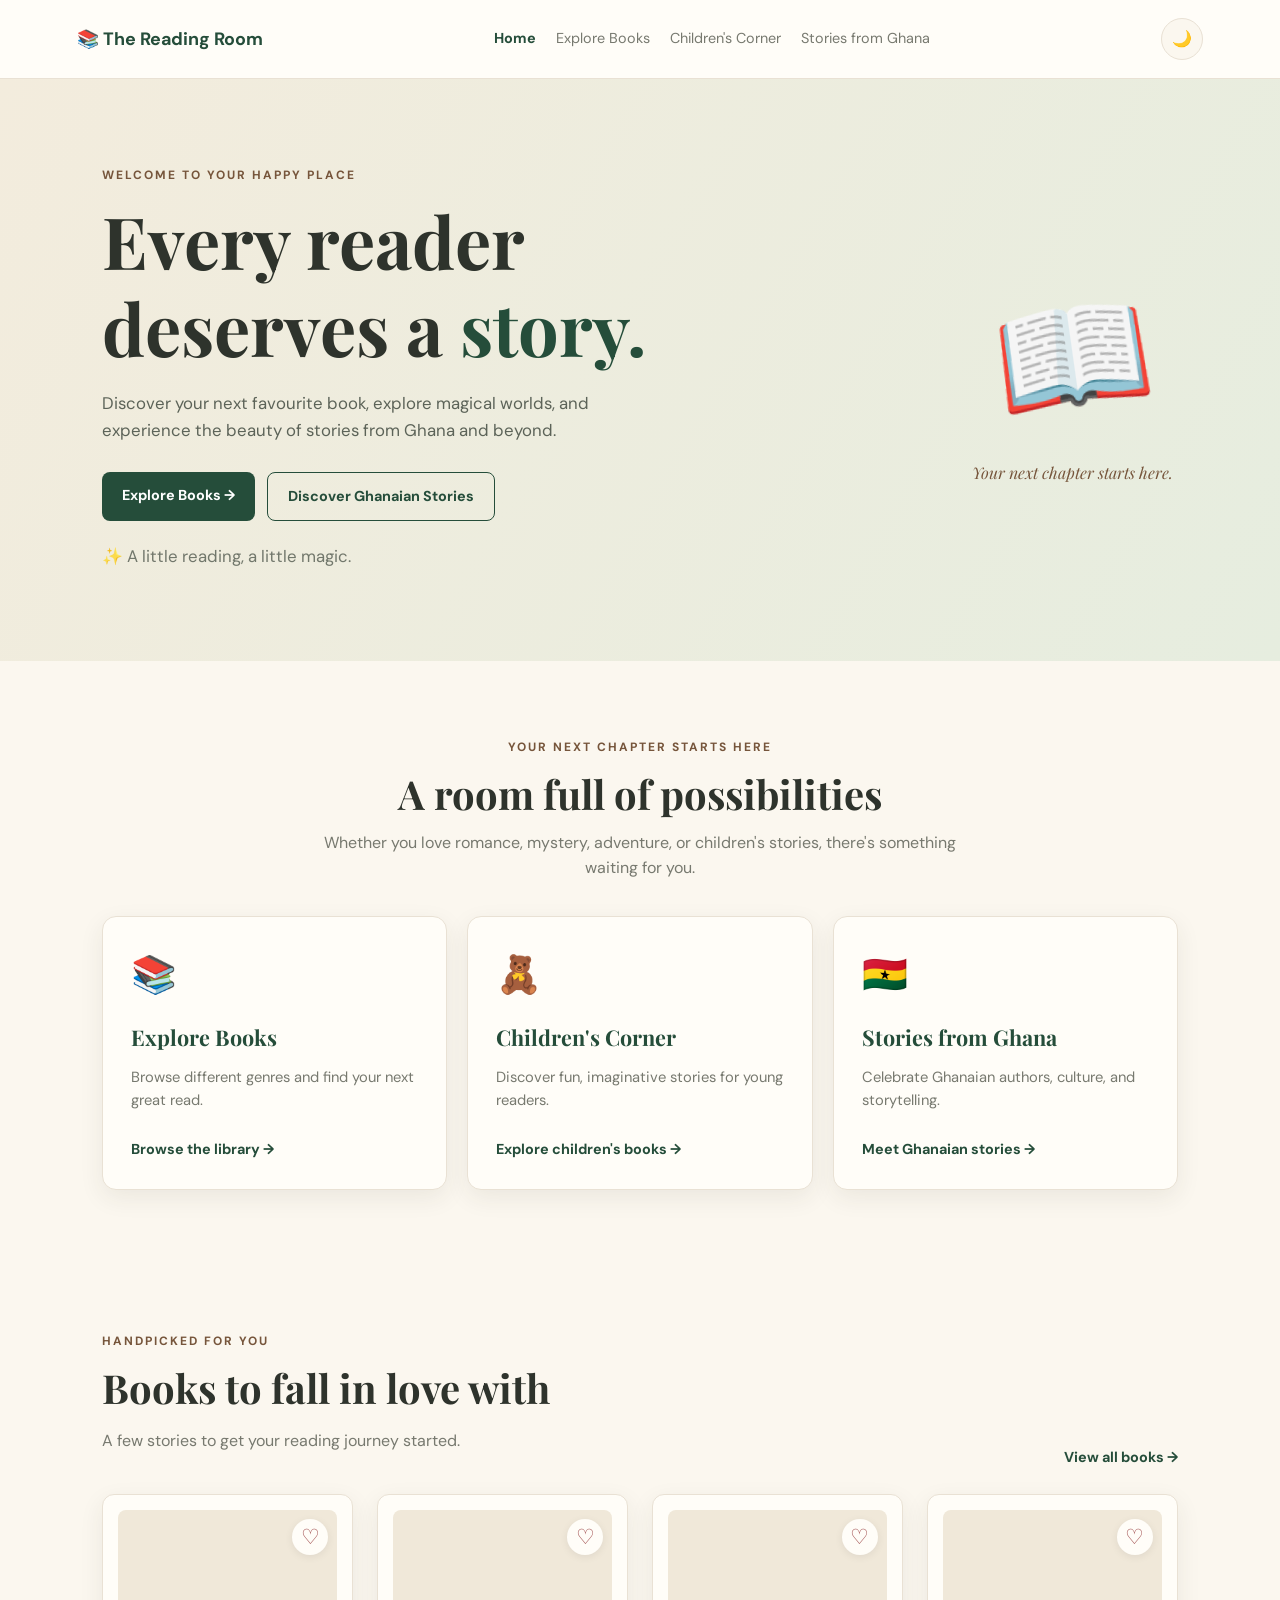
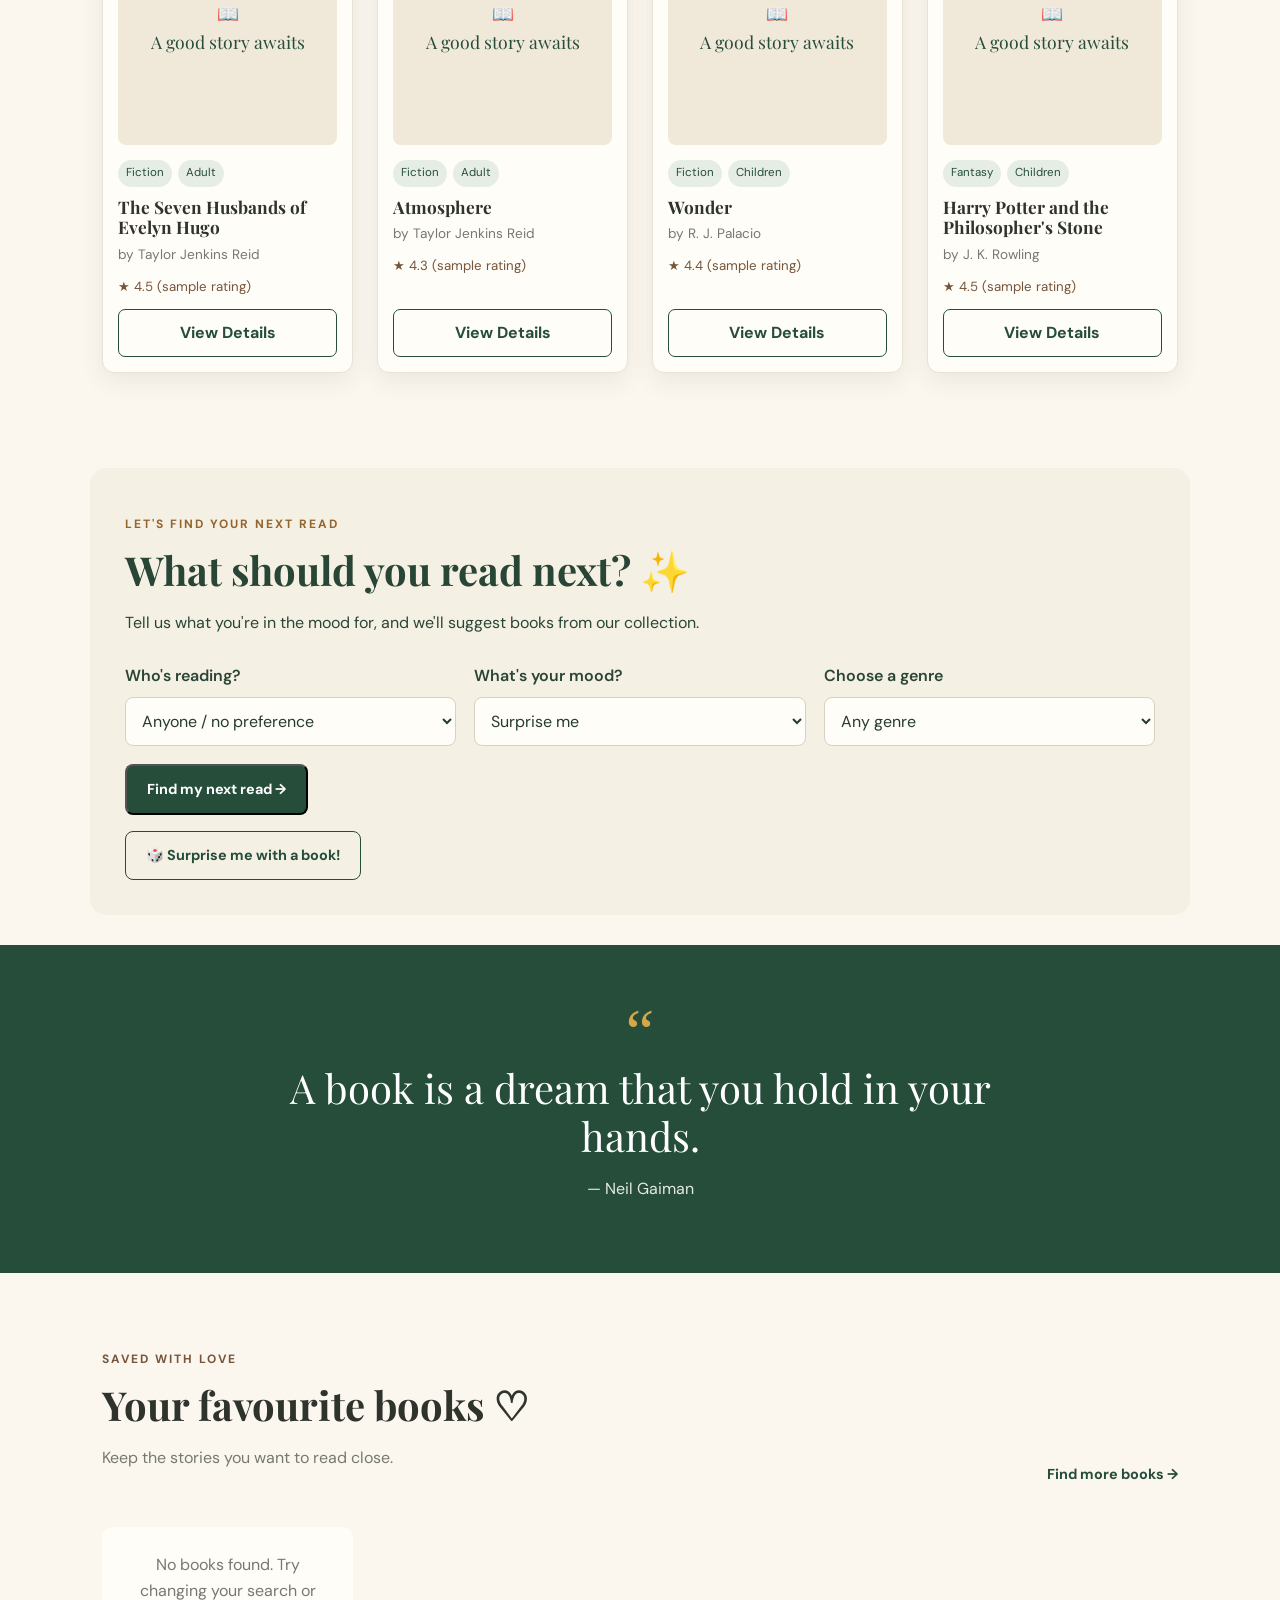
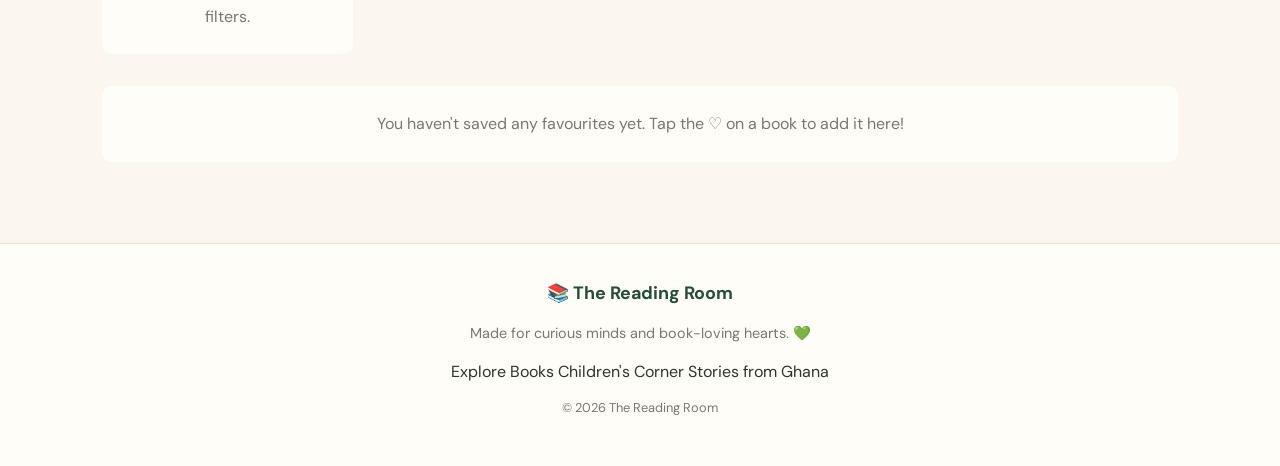
==== commit 27a201e7: "Update Reading Room website and book collection" ====
--- a/index.html
+++ b/index.html
@@ -3,7 +3,7 @@
 <head>
     <meta charset="UTF-8">
     <meta name="viewport" content="width=device-width, initial-scale=1.0">
-    <meta name="description" content="The Reading Room helps readers discover books, explore children's stories, and celebrate Ghanaian literature.">
+    <meta name="description" content="Discover your next favourite book, explore children's stories, and celebrate Ghanaian literature at The Reading Room.">
     <title>The Reading Room | Home</title>
     <link rel="stylesheet" href="style.css">
     <script src="script.js" defer></script>
@@ -12,40 +12,54 @@
     <header class="navbar">
         <a href="index.html" class="logo">📚 The Reading Room</a>
 
-        <nav class="nav-links">
+        <nav class="nav-links" aria-label="Main navigation">
             <a class="active" href="index.html">Home</a>
             <a href="library.html">Explore Books</a>
             <a href="children.html">Children's Corner</a>
             <a href="ghana.html">Stories from Ghana</a>
         </nav>
 
-        <button id="theme-toggle" class="theme-button" aria-label="Toggle dark mode">🌙</button>
+        <button id="theme-toggle" class="theme-button"
+                type="button" aria-label="Toggle dark mode">🌙</button>
     </header>
 
     <main>
+        <!-- Hero section -->
         <section class="hero">
             <div class="hero-content">
                 <p class="eyebrow">WELCOME TO YOUR HAPPY PLACE</p>
                 <h1>Every reader deserves a <span>story.</span></h1>
+
                 <p>
                     Discover your next favourite book, explore magical worlds,
                     and experience the beauty of stories from Ghana and beyond.
                 </p>
+
                 <div class="hero-buttons">
-                    <a href="library.html" class="btn btn-primary">Explore Books →</a>
-                    <a href="ghana.html" class="btn btn-secondary">Discover Ghanaian Stories</a>
-                </div>
+                    <a href="library.html" class="btn btn-primary">
+                        Explore Books →
+                    </a>
+                    <a href="ghana.html" class="btn btn-secondary">
+                        Discover Ghanaian Stories
+                    </a>
+                </div>
+
+                <p class="hero-subtitle">
+                    ✨ A little reading, a little magic.
+                </p>
             </div>
 
             <div class="hero-decoration" aria-hidden="true">
                 <span>📖</span>
-                <div class="hero-note">A little reading, a little magic.</div>
-            </div>
-        </section>
-
+                <div class="hero-note">Your next chapter starts here.</div>
+            </div>
+        </section>
+
+        <!-- Main destinations -->
         <section class="welcome-section section">
             <p class="eyebrow">YOUR NEXT CHAPTER STARTS HERE</p>
             <h2>A room full of possibilities</h2>
+
             <p class="section-intro">
                 Whether you love romance, mystery, adventure, or children's
                 stories, there's something waiting for you.
@@ -55,34 +69,46 @@
                 <a href="library.html" class="feature-card">
                     <span class="feature-icon">📚</span>
                     <h3>Explore Books</h3>
-                    <p>Browse different genres and find your next great read.</p>
+                    <p>
+                        Browse different genres and find your next great read.
+                    </p>
                     <span class="text-link">Browse the library →</span>
                 </a>
 
                 <a href="children.html" class="feature-card">
                     <span class="feature-icon">🧸</span>
                     <h3>Children's Corner</h3>
-                    <p>Discover fun, imaginative stories for young readers.</p>
+                    <p>
+                        Discover fun, imaginative stories for young readers.
+                    </p>
                     <span class="text-link">Explore children's books →</span>
                 </a>
 
                 <a href="ghana.html" class="feature-card">
                     <span class="feature-icon">🇬🇭</span>
                     <h3>Stories from Ghana</h3>
-                    <p>Celebrate Ghanaian authors, culture, and storytelling.</p>
+                    <p>
+                        Celebrate Ghanaian authors, culture, and storytelling.
+                    </p>
                     <span class="text-link">Meet Ghanaian stories →</span>
                 </a>
             </div>
         </section>
 
+        <!-- Featured collection -->
         <section class="section featured-section">
             <div class="section-heading">
                 <div>
                     <p class="eyebrow">HANDPICKED FOR YOU</p>
                     <h2>Books to fall in love with</h2>
-                    <p class="section-intro">A few stories to get you started.</p>
-                </div>
-                <a href="library.html" class="text-link">View all books →</a>
+                    <p class="section-intro">
+                        A few stories to get your reading journey started.
+                    </p>
+                </div>
+
+                <a href="library.html" class="text-link">
+                    View all books →
+                </a>
             </div>
 
             <div id="featured-books" class="book-grid">
@@ -90,6 +116,70 @@
             </div>
         </section>
 
+        <!-- Reading recommendation quiz -->
+        <section class="section reading-quiz">
+            <p class="eyebrow">LET'S FIND YOUR NEXT READ</p>
+            <h2>What should you read next? ✨</h2>
+
+            <p class="section-intro">
+                Tell us what you're in the mood for, and we'll suggest
+                books from our collection.
+            </p>
+
+            <form id="recommendation-form">
+                <div class="quiz-field">
+                    <label for="quiz-audience">Who's reading?</label>
+                    <select id="quiz-audience" name="audience">
+                        <option value="any">Anyone / no preference</option>
+                        <option value="children">Children</option>
+                        <option value="teen">Teens and young adults</option>
+                        <option value="adult">Adults</option>
+                    </select>
+                </div>
+
+                <div class="quiz-field">
+                    <label for="quiz-mood">What's your mood?</label>
+                    <select id="quiz-mood" name="mood">
+                        <option value="any">Surprise me</option>
+                        <option value="funny">Something funny</option>
+                        <option value="adventure">Adventure and excitement</option>
+                        <option value="mystery">Mystery and suspense</option>
+                        <option value="comfort">Warm and comforting</option>
+                        <option value="thoughtful">Thought-provoking</option>
+                        <option value="romance">Love and relationships</option>
+                        <option value="ghana">Ghanaian stories</option>
+                    </select>
+                </div>
+
+                <div class="quiz-field">
+                    <label for="quiz-genre">Choose a genre</label>
+                    <select id="quiz-genre" name="genre">
+                        <option value="any">Any genre</option>
+                        <option value="Fantasy">Fantasy</option>
+                        <option value="Mystery">Mystery</option>
+                        <option value="Romance">Romance</option>
+                        <option value="Contemporary">Contemporary</option>
+                        <option value="Adventure">Adventure</option>
+                        <option value="Children's">Children's</option>
+                        <option value="Ghanaian Literature">Ghanaian literature</option>
+                        <option value="Folktale">Folktales</option>
+                    </select>
+                </div>
+
+                <button type="submit" class="btn btn-primary">
+                    Find my next read →
+                </button>
+            </form>
+
+            <div id="recommendation-results" aria-live="polite"></div>
+
+            <button id="surprise-button" class="btn btn-secondary"
+                    type="button">
+                🎲 Surprise me with a book!
+            </button>
+        </section>
+
+        <!-- Quote -->
         <section class="quote-section">
             <span class="quote-mark">“</span>
             <blockquote>
@@ -98,19 +188,27 @@
             <p>— Neil Gaiman</p>
         </section>
 
+        <!-- Favourites -->
         <section class="section favorites-section">
             <div class="section-heading">
                 <div>
                     <p class="eyebrow">SAVED WITH LOVE</p>
-                    <h2>Your favourite books</h2>
-                    <p class="section-intro">Keep the stories you want to read close.</p>
-                </div>
-                <a href="library.html" class="text-link">Find more books →</a>
+                    <h2>Your favourite books ♡</h2>
+                    <p class="section-intro">
+                        Keep the stories you want to read close.
+                    </p>
+                </div>
+
+                <a href="library.html" class="text-link">
+                    Find more books →
+                </a>
             </div>
 
             <div id="favorites-grid" class="book-grid"></div>
+
             <p id="favorites-empty" class="empty-message">
-                You haven't saved any favourites yet. Tap the ♡ on a book to add it here!
+                You haven't saved any favourites yet.
+                Tap the ♡ on a book to add it here!
             </p>
         </section>
     </main>
@@ -118,12 +216,21 @@
     <footer class="footer">
         <a href="index.html" class="logo">📚 The Reading Room</a>
         <p>Made for curious minds and book-loving hearts. 💚</p>
+
+        <div class="footer-links">
+            <a href="library.html">Explore Books</a>
+            <a href="children.html">Children's Corner</a>
+            <a href="ghana.html">Stories from Ghana</a>
+        </div>
+
         <p class="copyright">© 2026 The Reading Room</p>
     </footer>
 
+    <!-- Book details modal -->
     <dialog id="book-modal" class="book-modal">
-        <button id="close-modal" class="close-modal" aria-label="Close book details">✕</button>
+        <button id="close-modal" class="close-modal"
+                type="button" aria-label="Close book details">✕</button>
         <div id="modal-content"></div>
     </dialog>
 </body>
-</html>+</html>
--- a/style.css
+++ b/style.css
@@ -683,4 +683,369 @@
     .cover-wrap {
         height: 230px;
     }
-}+}
+
+/* ==========================================
+   STORIES FROM GHANA
+   ========================================== */
+
+.ghana-categories {
+    display: grid;
+    grid-template-columns: repeat(3, minmax(0, 1fr));
+    gap: 24px;
+    margin-top: 30px;
+}
+
+.ghana-category {
+    padding: 28px 22px;
+    background: var(--paper);
+    color: var(--text);
+    border: 1px solid var(--border);
+    border-radius: 14px;
+    transition: transform 0.2s ease, box-shadow 0.2s ease;
+}
+
+.ghana-category:hover {
+    transform: translateY(-5px);
+    box-shadow: var(--shadow);
+}
+
+.ghana-icon {
+    display: block;
+    font-size: 2.3rem;
+    margin-bottom: 12px;
+}
+
+.ghana-category h3 {
+    color: var(--green);
+    margin-bottom: 10px;
+}
+
+.ghana-category p {
+    color: var(--text);
+    line-height: 1.7;
+}
+
+.ghana-message {
+    margin: 20px 8% 60px;
+    padding: 45px 30px;
+    background: #e8eddf;
+    color: #234c3b;
+    border-radius: 14px;
+    text-align: center;
+}
+
+.ghana-message h2,
+.ghana-message h3,
+.ghana-message p {
+    color: #234c3b;
+    opacity: 1;
+}
+
+.ghana-message p {
+    max-width: 750px;
+    margin: 15px auto 0;
+    line-height: 1.9;
+}
+
+.ghana-cta {
+    text-align: center;
+}
+
+/* ==========================================
+   HOME PAGE RECOMMENDATION QUIZ
+   ========================================== */
+
+.reading-quiz {
+    max-width: 1100px;
+    margin: 30px auto;
+    padding: 35px;
+    background: #f5f0e4;
+    color: #294536;
+    border-radius: 16px;
+}
+
+.reading-quiz h2 {
+    margin-bottom: 12px;
+    color: #294536;
+}
+
+.reading-quiz h3,
+.reading-quiz p,
+.reading-quiz label,
+#recommendation-results {
+    color: #294536;
+    opacity: 1;
+}
+
+.reading-quiz .eyebrow {
+    color: #94652f;
+}
+
+#recommendation-form {
+    display: grid;
+    grid-template-columns: repeat(3, minmax(0, 1fr));
+    gap: 18px;
+    margin-top: 28px;
+}
+
+.quiz-field {
+    display: flex;
+    flex-direction: column;
+    gap: 8px;
+}
+
+.quiz-field label {
+    font-weight: 600;
+}
+
+.quiz-field select {
+    width: 100%;
+    padding: 12px;
+    border: 1px solid #d8d0c0;
+    border-radius: 8px;
+    background: #fffdf8;
+    color: #263b30;
+}
+
+#recommendation-form button {
+    grid-column: 1 / -1;
+    justify-self: start;
+}
+
+#recommendation-results:not(:empty) {
+    margin-top: 24px;
+}
+
+#recommendation-results .book-card {
+    background: #fffdf8;
+    color: #294536;
+}
+
+#recommendation-results .book-card h3,
+#recommendation-results .book-card p {
+    color: #294536;
+}
+
+#recommendation-results .book-author,
+#recommendation-results .book-rating span {
+    color: #66766b;
+}
+
+#surprise-button {
+    margin-top: 16px;
+}
+
+.hero-subtitle {
+    margin-top: 22px;
+    font-size: 0.9rem;
+    opacity: 0.85;
+}
+
+/* ==========================================
+   EXPLORE BOOKS PAGE
+   ========================================== */
+
+.library-search {
+    display: flex;
+    flex-direction: column;
+    gap: 8px;
+    margin-bottom: 22px;
+}
+
+.library-search label,
+.filter-row label {
+    font-weight: 600;
+}
+
+.library-search input,
+.filter-row select {
+    width: 100%;
+    padding: 12px;
+    border: 1px solid #d8d0c0;
+    border-radius: 8px;
+    background: var(--paper);
+    color: var(--text);
+}
+
+.filter-row {
+    display: grid;
+    grid-template-columns: repeat(3, minmax(0, 1fr));
+    gap: 18px;
+}
+
+.filter-row > div {
+    display: flex;
+    flex-direction: column;
+    gap: 8px;
+}
+
+.library-actions {
+    display: flex;
+    flex-wrap: wrap;
+    gap: 12px;
+    margin-top: 20px;
+}
+
+.library-note {
+    text-align: center;
+    background: #f5f0e4;
+    color: #294536;
+    border-radius: 14px;
+    margin: 20px auto;
+    padding: 30px;
+}
+
+.library-note p {
+    max-width: 650px;
+    margin: 12px auto 0;
+    line-height: 1.8;
+}
+
+/* ==========================================
+   DARK MODE
+   ========================================== */
+
+body.dark-mode .ghana-category {
+    background: var(--paper);
+    color: var(--text);
+    border-color: var(--border);
+}
+
+body.dark-mode .ghana-category h3,
+body.dark-mode .ghana-category p {
+    color: var(--text);
+}
+
+body.dark-mode .ghana-message {
+    background: #2f4234;
+    color: #f5f0e5;
+}
+
+body.dark-mode .ghana-message h2,
+body.dark-mode .ghana-message h3,
+body.dark-mode .ghana-message p {
+    color: #f5f0e5;
+    opacity: 1;
+}
+
+body.dark-mode .reading-quiz {
+    background: #223027;
+    color: #f0eee6;
+}
+
+body.dark-mode .reading-quiz h2,
+body.dark-mode .reading-quiz h3,
+body.dark-mode .reading-quiz p,
+body.dark-mode .reading-quiz label,
+body.dark-mode #recommendation-results {
+    color: #f0eee6;
+    opacity: 1;
+}
+
+body.dark-mode .reading-quiz .eyebrow {
+    color: #e3bd8e;
+}
+
+body.dark-mode .quiz-field select {
+    background: #17221b;
+    color: #f0eee6;
+    border-color: #657568;
+}
+
+body.dark-mode #recommendation-results .book-card {
+    background: #2f4234;
+    color: #f0eee6;
+}
+
+body.dark-mode #recommendation-results .book-card h3,
+body.dark-mode #recommendation-results .book-card p {
+    color: #f0eee6;
+}
+
+body.dark-mode #recommendation-results .book-author,
+body.dark-mode #recommendation-results .book-rating span {
+    color: #d0d9ce;
+}
+
+body.dark-mode .library-note {
+    background: #223027;
+    color: #f0eee6;
+}
+
+/* ==========================================
+   ACCESSIBILITY AND RESPONSIVE LAYOUT
+   ========================================== */
+
+button:focus-visible,
+a:focus-visible,
+select:focus-visible,
+input:focus-visible {
+    outline: 3px solid var(--gold);
+    outline-offset: 3px;
+}
+
+@media (max-width: 700px) {
+    .ghana-categories {
+        grid-template-columns: 1fr;
+    }
+
+    .ghana-message {
+        margin: 10px 20px 40px;
+        padding: 32px 20px;
+    }
+
+    #recommendation-form {
+        grid-template-columns: 1fr;
+    }
+
+    #recommendation-form button {
+        grid-column: auto;
+        justify-self: stretch;
+    }
+
+    .reading-quiz {
+        margin: 20px;
+        padding: 24px 20px;
+    }
+
+    .filter-row {
+        grid-template-columns: 1fr;
+    }
+}
+
+/* Ghanaian author spotlight */
+.author-grid {
+    display: grid;
+    grid-template-columns: repeat(3, minmax(0, 1fr));
+    gap: 24px;
+    margin-top: 28px;
+}
+
+.author-card {
+    padding: 24px;
+    background: var(--paper);
+    color: var(--text);
+    border: 1px solid var(--border);
+    border-radius: 12px;
+    box-shadow: var(--shadow);
+}
+
+.author-card h3 {
+    color: var(--green);
+}
+
+.author-card p {
+    line-height: 1.7;
+}
+
+.author-book {
+    padding-top: 12px;
+    border-top: 1px solid var(--border);
+}
+
+@media (max-width: 768px) {
+    .author-grid {
+        grid-template-columns: 1fr;
+    }
+}
